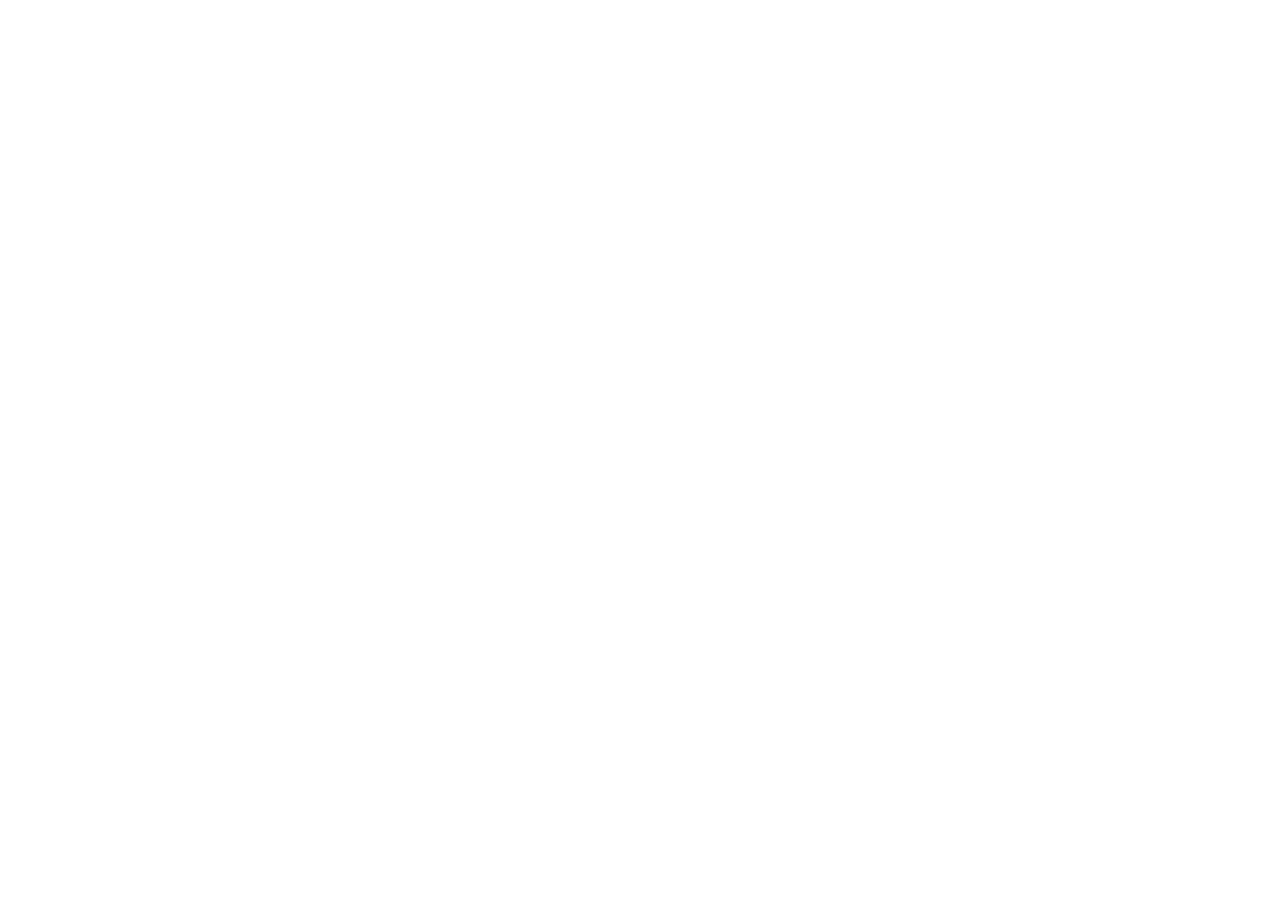
==== javascript 0.2/index.html @ 2ee04d65 "add new javascript folder for a bit advanced practice" ====
<!DOCTYPE html>
<html lang="en">
    <head>
        <title></title>
        <meta charset="UTF-8">
        <meta name="viewport" content="width=device-width, initial-scale=1">
        <link href="css/style.css" rel="stylesheet">
    </head>
    <body>
    
    </body>
    <script src="script.js">
        
    </script>
</html>
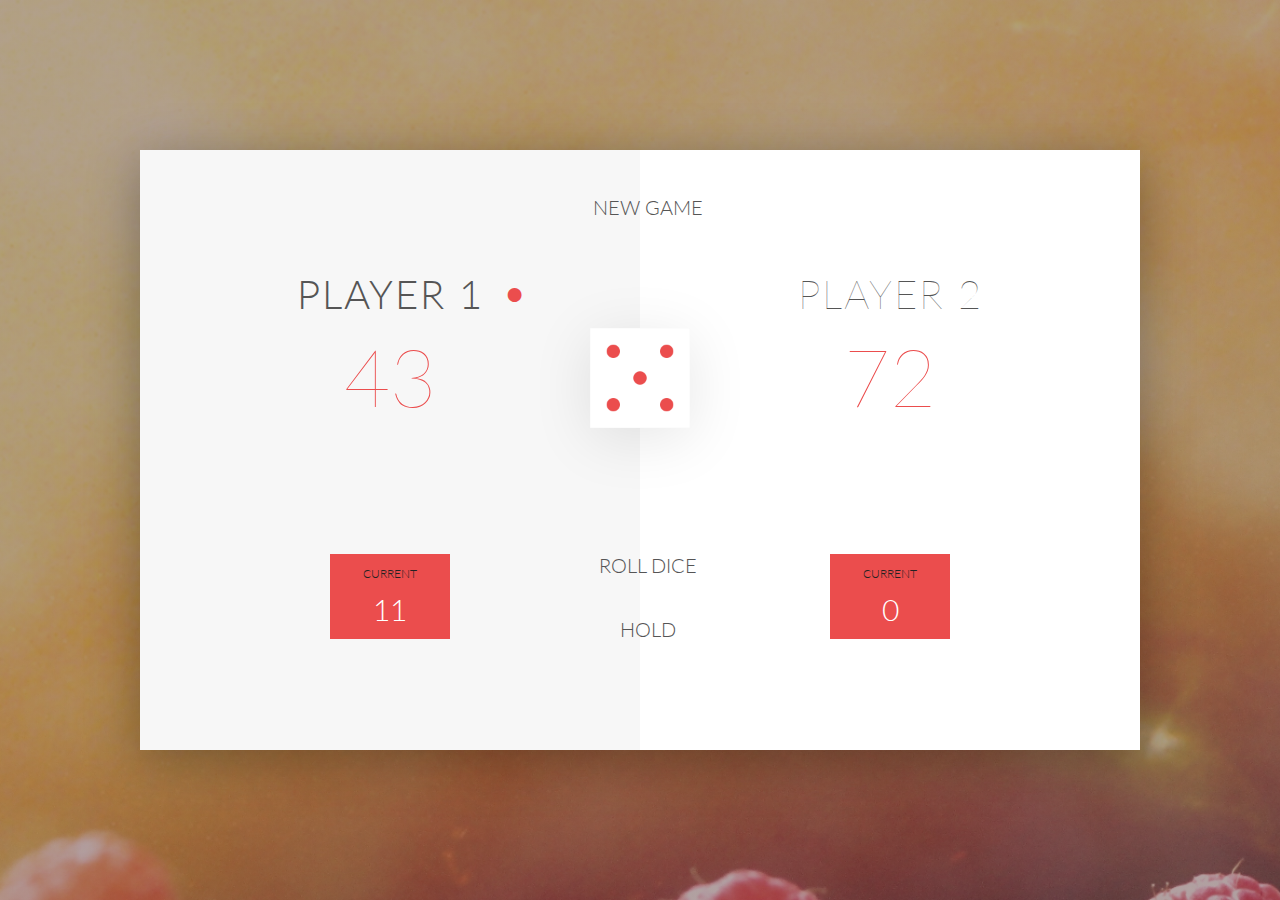
==== commit 35ca7b46: "changed files to practice game" ====
--- a/javascript 0.2/index.html
+++ b/javascript 0.2/index.html
@@ -1,15 +1,41 @@
 <!DOCTYPE html>
 <html lang="en">
     <head>
-        <title></title>
         <meta charset="UTF-8">
-        <meta name="viewport" content="width=device-width, initial-scale=1">
-        <link href="css/style.css" rel="stylesheet">
+        <link href="https://fonts.googleapis.com/css?family=Lato:100,300,600" rel="stylesheet" type="text/css">
+        <link href="http://code.ionicframework.com/ionicons/2.0.1/css/ionicons.min.css" rel="stylesheet" type="text/css">
+        <link type="text/css" rel="stylesheet" href="style.css">
+        
+        <title>Pig Game</title>
     </head>
+
     <body>
-    
+        <div class="wrapper clearfix">
+            <div class="player-0-panel active">
+                <div class="player-name" id="name-0">Player 1</div>
+                <div class="player-score" id="score-0">43</div>
+                <div class="player-current-box">
+                    <div class="player-current-label">Current</div>
+                    <div class="player-current-score" id="current-0">11</div>
+                </div>
+            </div>
+            
+            <div class="player-1-panel">
+                <div class="player-name" id="name-1">Player 2</div>
+                <div class="player-score" id="score-1">72</div>
+                <div class="player-current-box">
+                    <div class="player-current-label">Current</div>
+                    <div class="player-current-score" id="current-1">0</div>
+                </div>
+            </div>
+            
+            <button class="btn-new"><i class="ion-ios-plus-outline"></i>New game</button>
+            <button class="btn-roll"><i class="ion-ios-loop"></i>Roll dice</button>
+            <button class="btn-hold"><i class="ion-ios-download-outline"></i>Hold</button>
+            
+            <img src="dice-5.png" alt="Dice" class="dice">
+        </div>
+        
+        <script src="app.js"></script>
     </body>
-    <script src="script.js">
-        
-    </script>
 </html>--- a/javascript 0.2/style.css
+++ b/javascript 0.2/style.css
@@ -0,0 +1,154 @@
+/**********************************************
+*** GENERAL
+**********************************************/
+
+* {
+    margin: 0;
+    padding: 0;
+    box-sizing: border-box;
+    
+}
+
+.clearfix::after {
+    content: "";
+    display: table;
+    clear: both;
+}
+
+body {
+    background-image: linear-gradient(rgba(62, 20, 20, 0.4), rgba(62, 20, 20, 0.4)), url(back.jpg);
+    background-size: cover;
+    background-position: center;
+    font-family: Lato;
+    font-weight: 300;
+    position: relative;
+    height: 100vh;
+    color: #555;
+}
+
+.wrapper {
+    width: 1000px;
+    position: absolute;
+    top: 50%;
+    left: 50%;
+    transform: translate(-50%, -50%);
+    background-color: #fff;
+    box-shadow: 0px 10px 50px rgba(0, 0, 0, 0.3);
+    overflow: hidden;
+}
+
+.player-0-panel,
+.player-1-panel {
+    width: 50%;
+    float: left;
+    height: 600px;
+    padding: 100px;
+}
+
+
+
+/**********************************************
+*** PLAYERS
+**********************************************/
+
+.player-name {
+    font-size: 40px;
+    text-align: center;
+    text-transform: uppercase;
+    letter-spacing: 2px;
+    font-weight: 100;
+    margin-top: 20px;
+    margin-bottom: 10px;
+    position: relative;
+}
+
+.player-score {
+    text-align: center;
+    font-size: 80px;
+    font-weight: 100;
+    color: #EB4D4D;
+    margin-bottom: 130px;
+}
+
+.active { background-color: #f7f7f7; }
+.active .player-name { font-weight: 300; }
+
+.active .player-name::after {
+    content: "\2022";
+    font-size: 47px;
+    position: absolute;
+    color: #EB4D4D;
+    top: -7px;
+    right: 10px;
+    
+}
+
+.player-current-box {
+    background-color: #EB4D4D;
+    color: #fff;
+    width: 40%;
+    margin: 0 auto;
+    padding: 12px;
+    text-align: center;
+}
+
+.player-current-label {
+    text-transform: uppercase;
+    margin-bottom: 10px;
+    font-size: 12px;
+    color: #222;
+}
+
+.player-current-score {
+    font-size: 30px;
+}
+
+button {
+    position: absolute;
+    width: 200px;
+    left: 50%;
+    transform: translateX(-50%);
+    color: #555;
+    background: none;
+    border: none;
+    font-family: Lato;
+    font-size: 20px;
+    text-transform: uppercase;
+    cursor: pointer;
+    font-weight: 300;
+    transition: background-color 0.3s, color 0.3s;
+}
+
+button:hover { font-weight: 600; }
+button:hover i { margin-right: 20px; }
+
+button:focus {
+    outline: none;
+}
+
+i {
+    color: #EB4D4D;
+    display: inline-block;
+    margin-right: 15px;
+    font-size: 32px;
+    line-height: 1;
+    vertical-align: text-top;
+    margin-top: -4px;
+    transition: margin 0.3s;
+}
+
+.btn-new { top: 45px;}
+.btn-roll { top: 403px;}
+.btn-hold { top: 467px;}
+
+.dice {
+    position: absolute;
+    left: 50%;
+    top: 178px;
+    transform: translateX(-50%);
+    height: 100px;
+    box-shadow: 0px 10px 60px rgba(0, 0, 0, 0.10);
+}
+
+.winner { background-color: #f7f7f7; }
+.winner .player-name { font-weight: 300; color: #EB4D4D; }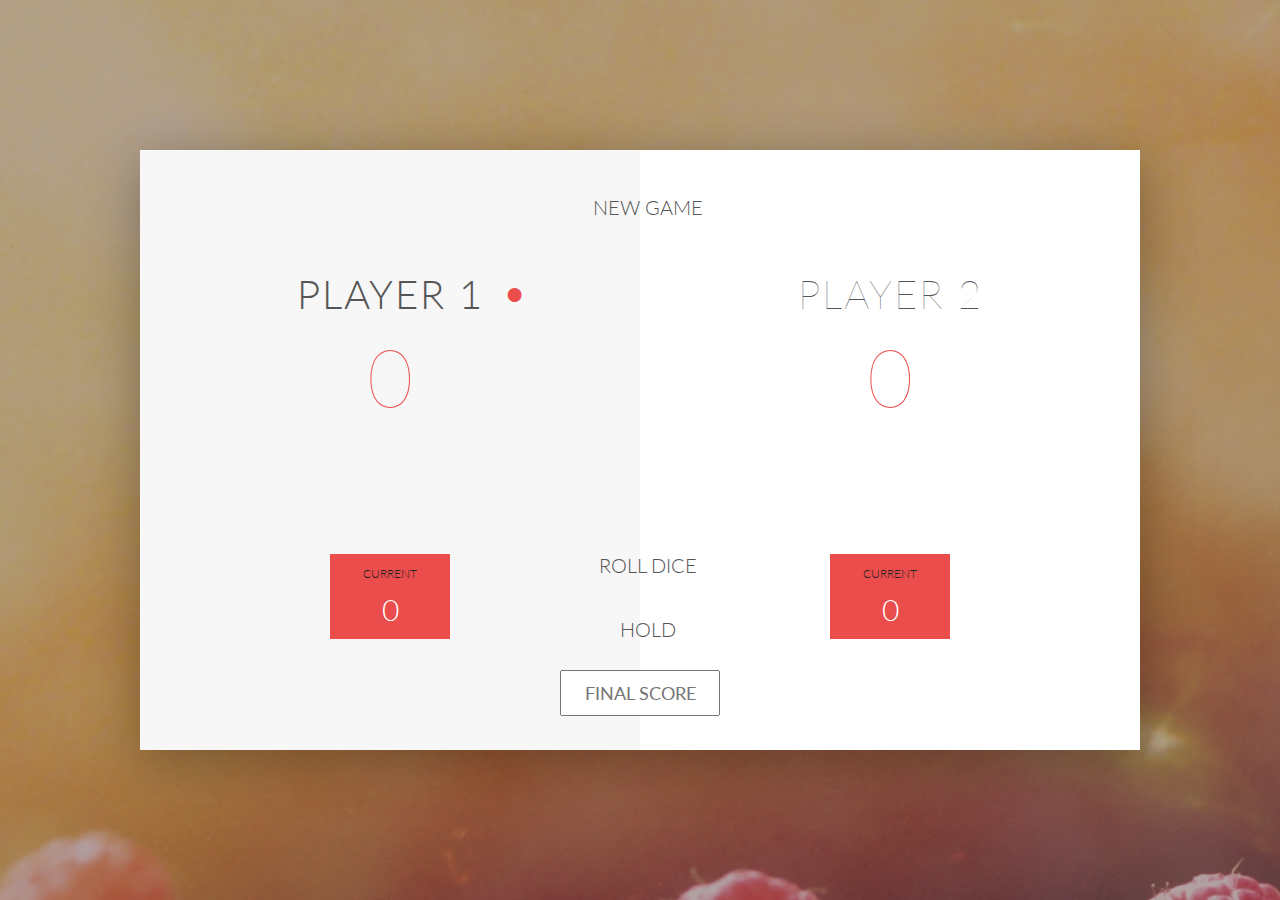
==== commit 98664331: "finished js game" ====
--- a/javascript 0.2/index.html
+++ b/javascript 0.2/index.html
@@ -33,9 +33,12 @@
             <button class="btn-roll"><i class="ion-ios-loop"></i>Roll dice</button>
             <button class="btn-hold"><i class="ion-ios-download-outline"></i>Hold</button>
             
-            <img src="dice-5.png" alt="Dice" class="dice">
+            <img src="dice-5.png" alt="Dice" class="dice" id="dice-1">
+            <img src="dice-5.png" alt="Dice" class="dice" id="dice-2">
+            <input type="text" class="scoreNumber" placeholder="Final Score">
         </div>
         
-        <script src="app.js"></script>
+       <!--  <script src="app.js"></script> -->
+         <script src="challange.js"></script>
     </body>
 </html>--- a/javascript 0.2/style.css
+++ b/javascript 0.2/style.css
@@ -25,7 +25,22 @@
     height: 100vh;
     color: #555;
 }
-
+.scoreNumber{
+        position: absolute;
+    left: 50%;
+    transform: translateX(-50%);
+    top: 520px;
+    color: #555;
+    font-size: 18px;
+    font-family: 'Lato';
+    text-align: center;
+    padding: 10px;
+    width: 160px;
+    text-transform: uppercase;
+}
+.scoreNumber:focus{
+    outline: none;
+}
 .wrapper {
     width: 1000px;
     position: absolute;
@@ -45,6 +60,13 @@
     padding: 100px;
 }
 
+#dice-1 {
+    top:120px;
+  
+}
+#dice-2{
+    top: 250px;
+}
 
 
 /**********************************************
@@ -151,4 +173,4 @@
 }
 
 .winner { background-color: #f7f7f7; }
-.winner .player-name { font-weight: 300; color: #EB4D4D; }+.winner .player-name { font-weight: 300; color: #EB4D4D; }
